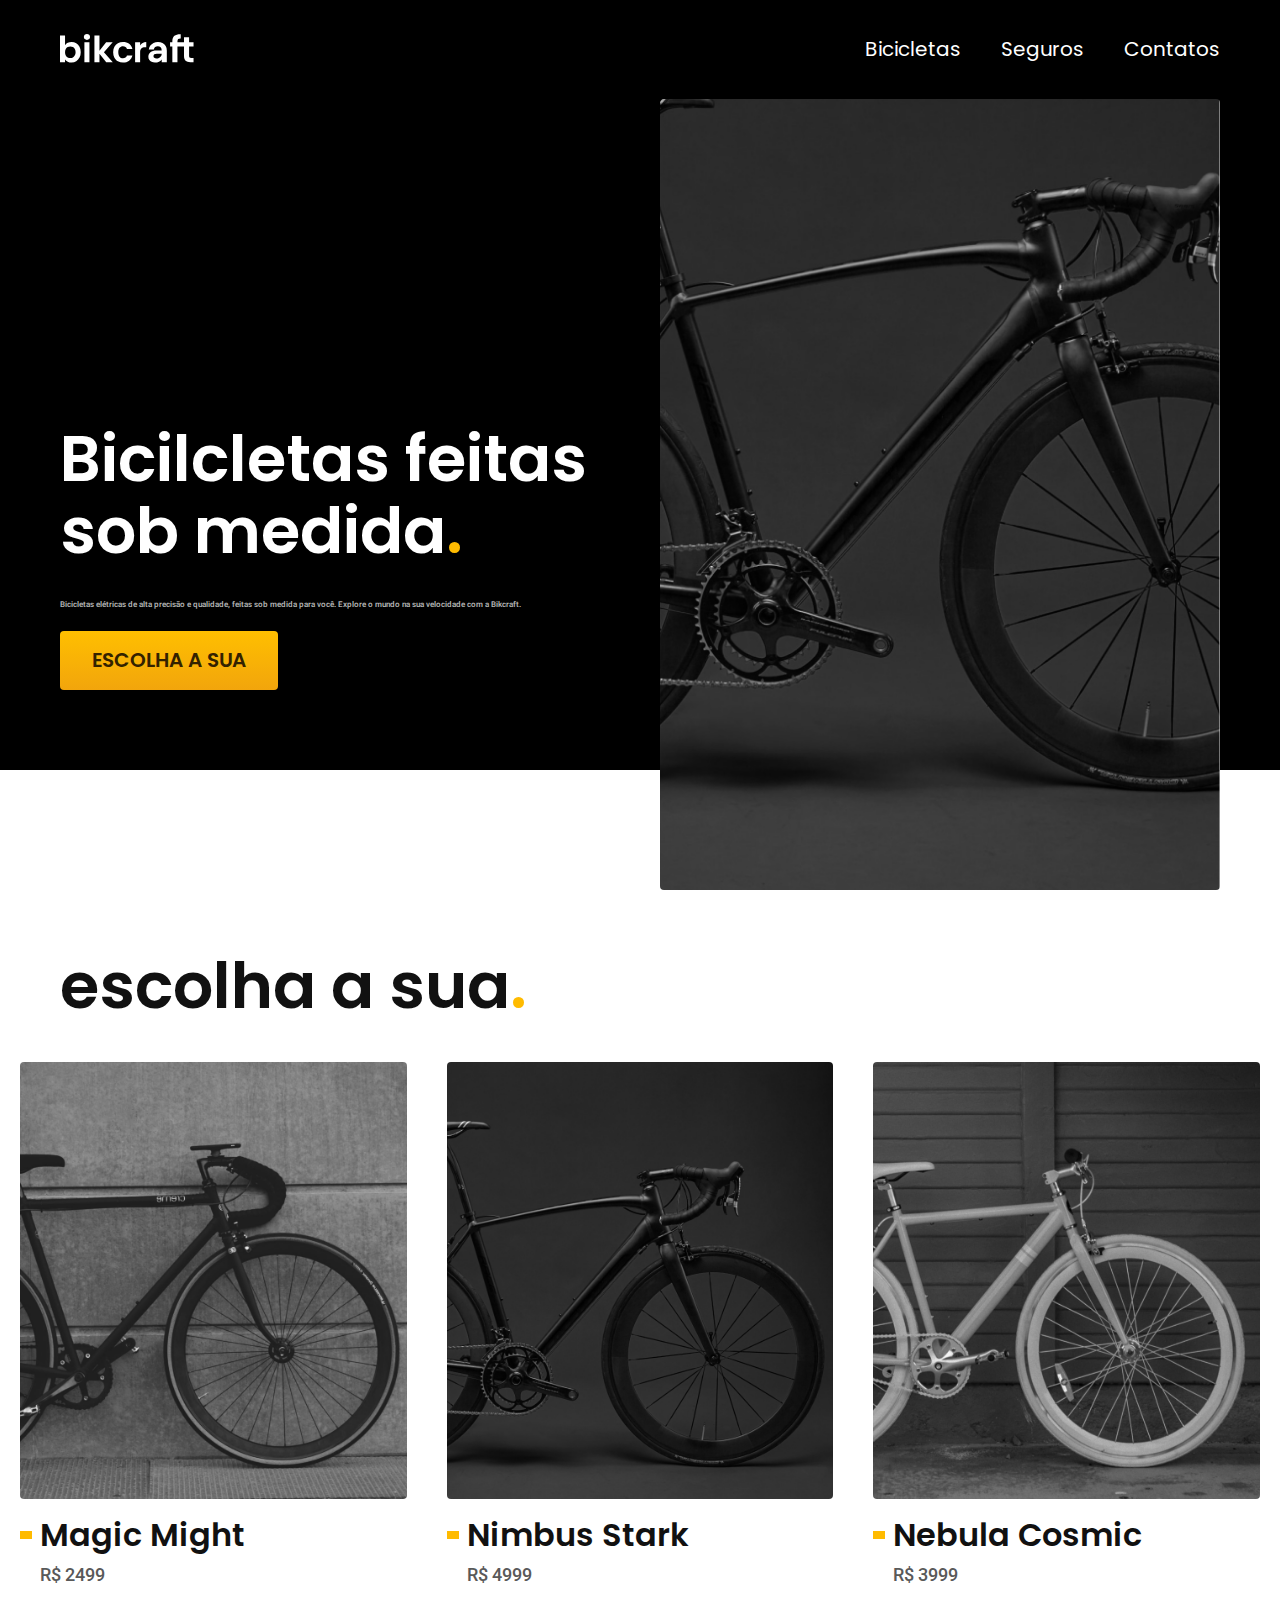
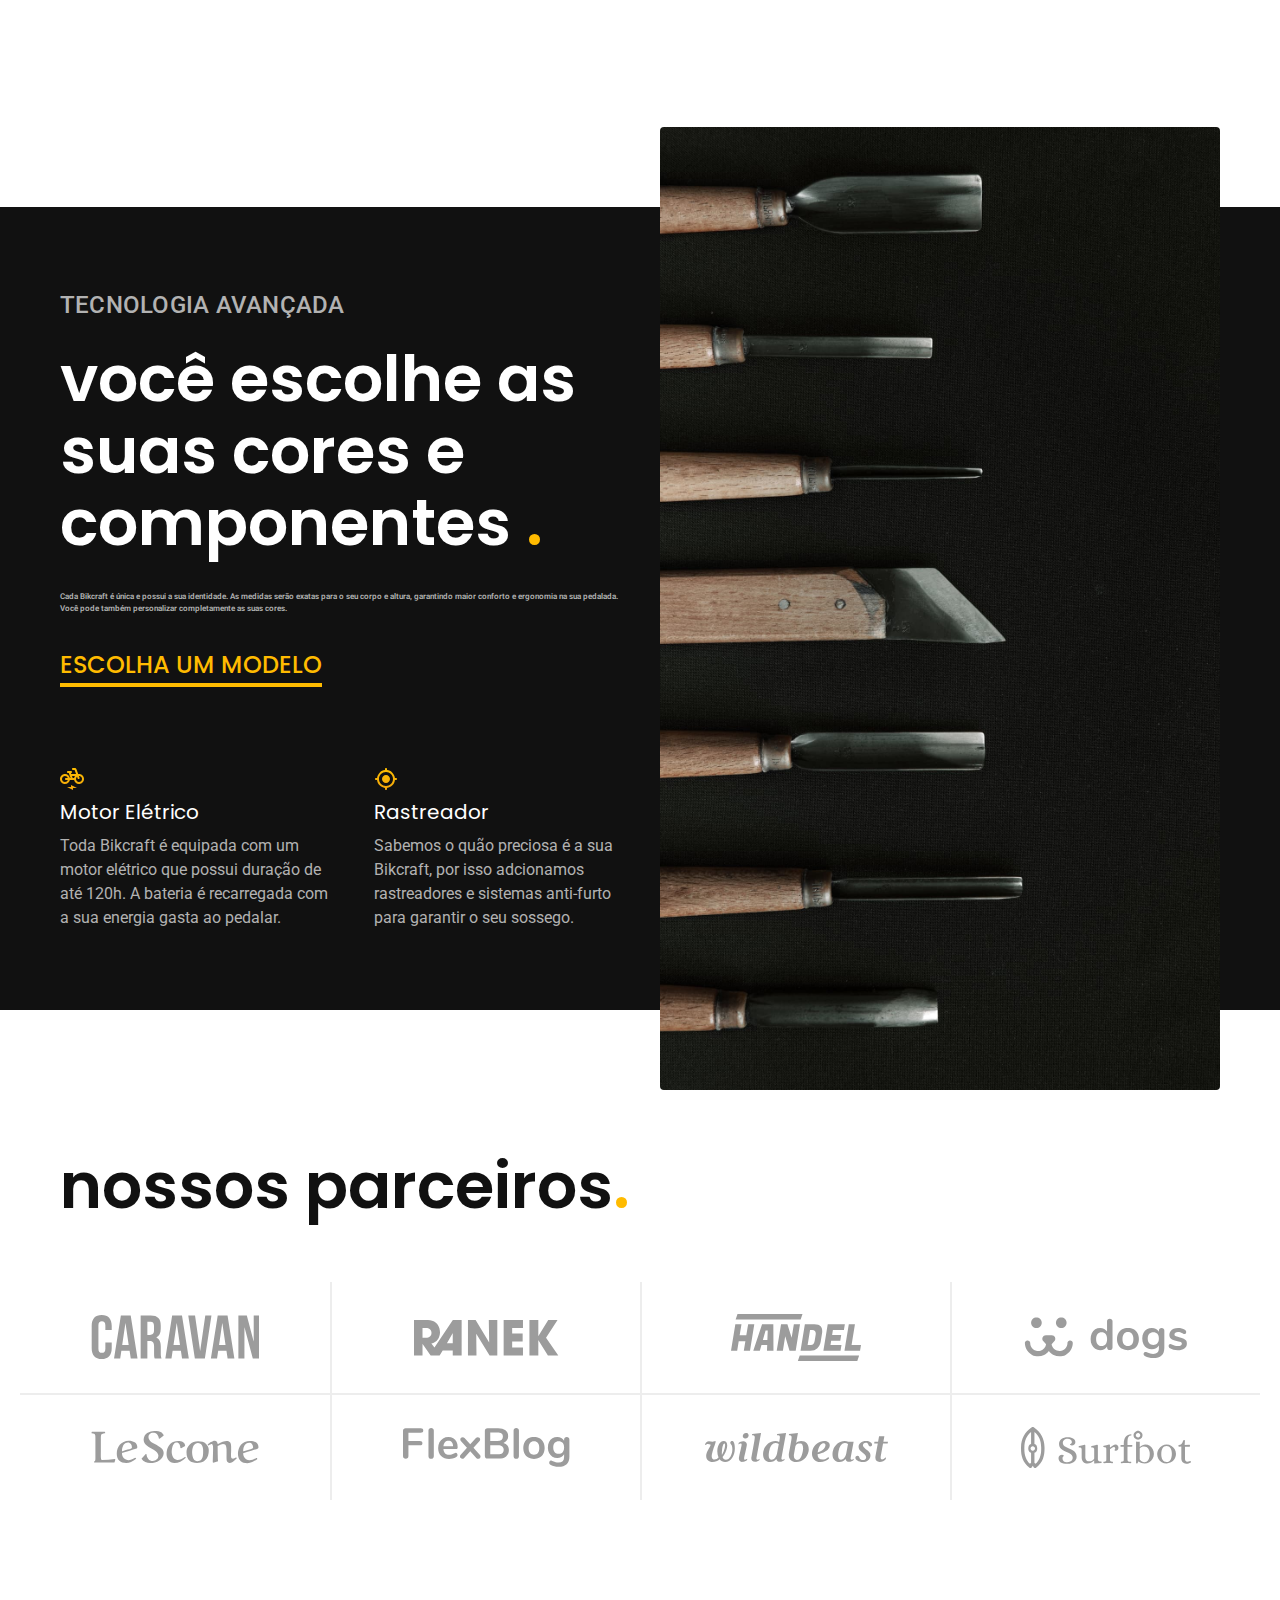
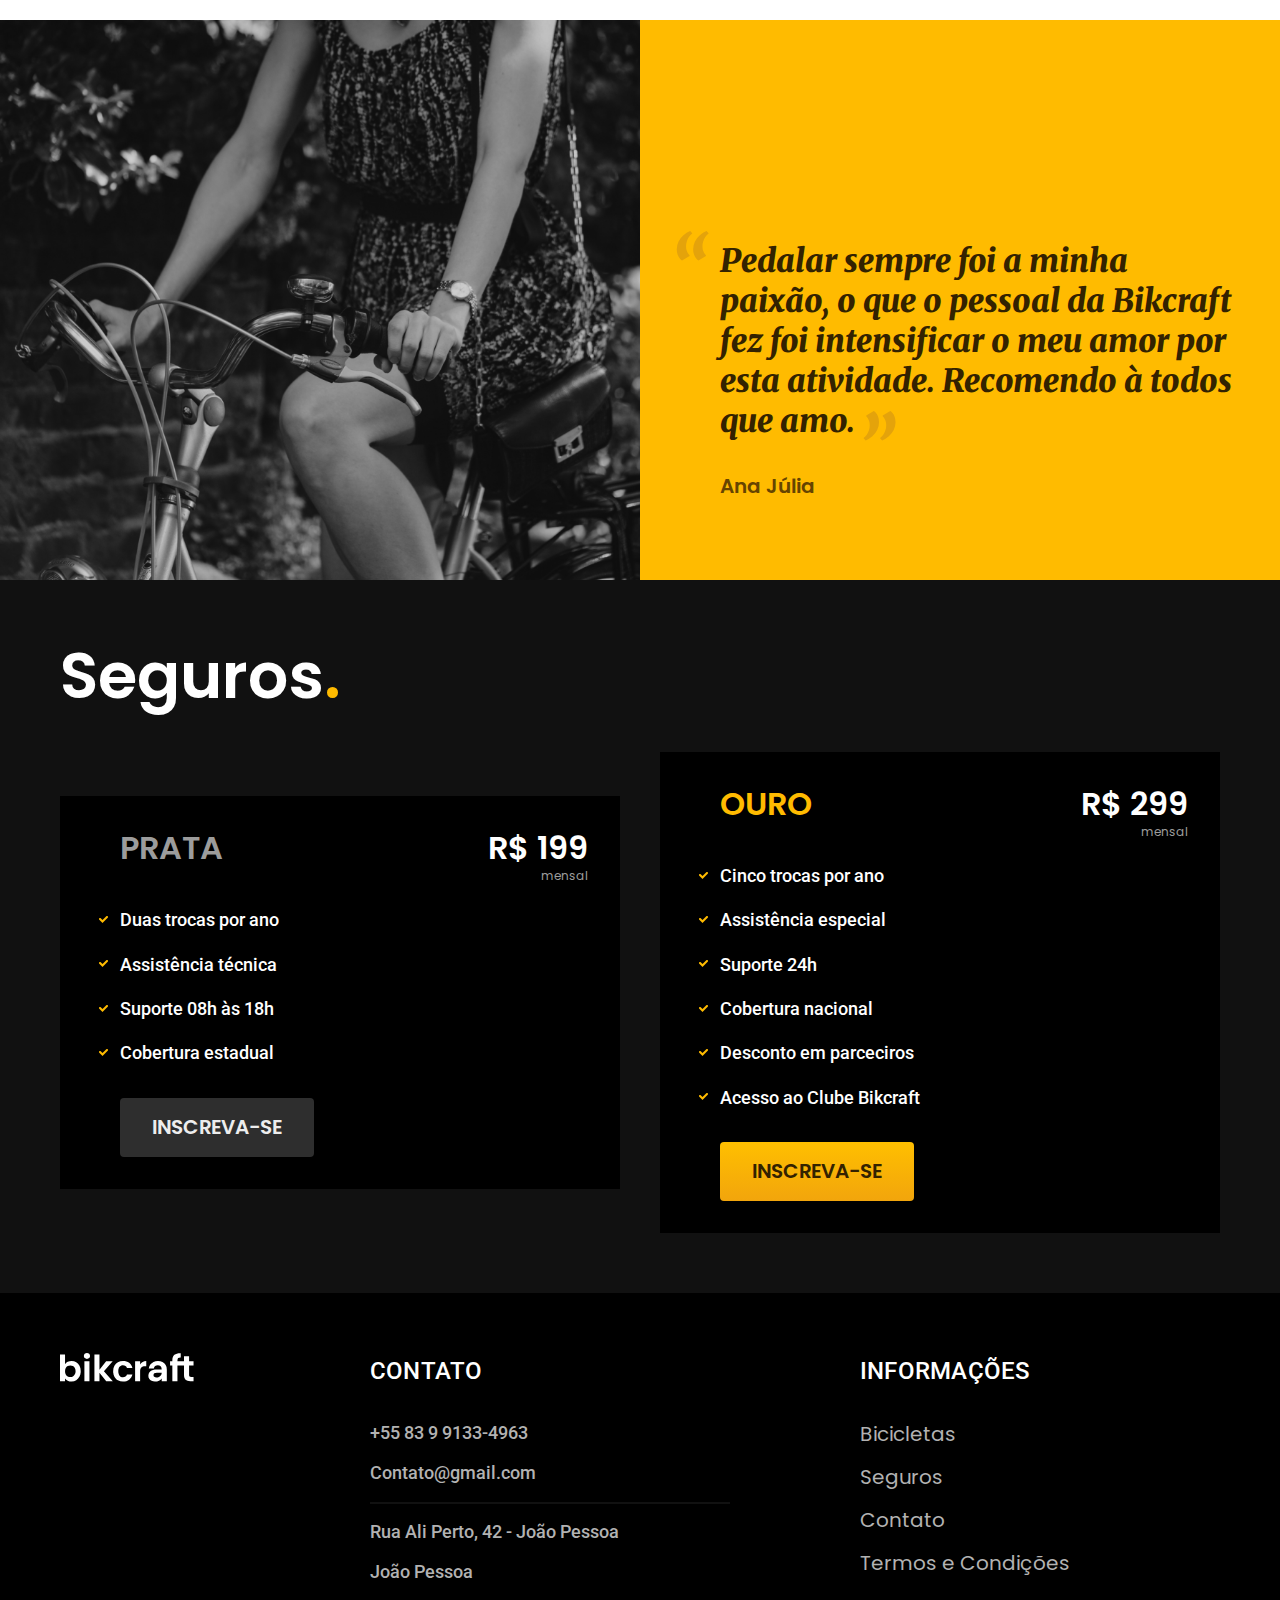
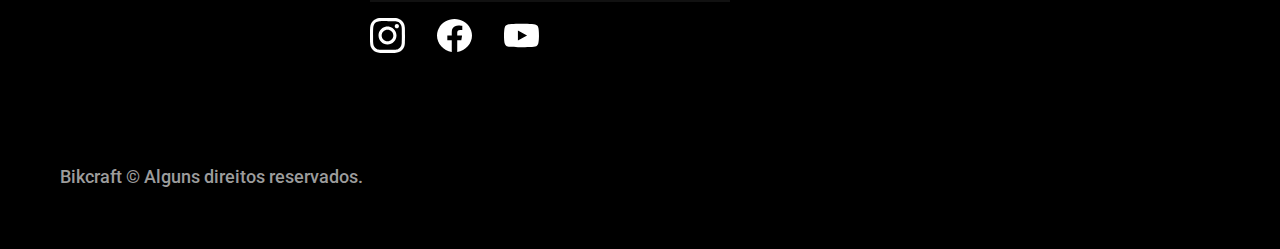
==== index.html @ 9d08a37e "aba seguros e footer" ====
<!DOCTYPE html>
<html lang="pt-br">

<head>
  <meta charset="UTF-8">
  <meta name="viewport" content="width=device-width, initial-scale=1.0">
  <meta name="description" content="Bicicletas elétricas de alta precisão e qualidade,  feitas sob medida para o cliente. Explore o mundo na sua velocidade com a Bikcraft.">
  <link rel="preconnect" href="https://fonts.googleapis.com">
  <link rel="preconnect" href="https://fonts.gstatic.com" crossorigin>
  <link href="https://fonts.googleapis.com/css2?family=Merriweather:ital,wght@1,900&family=Poppins:wght@400;600&family=Roboto:wght@400;500&display=swap" rel="stylesheet">
  <link rel="stylesheet" href="./css/style.css">
  <title>Bikcraft - Bicicletas Elétricas </title>
</head>

<body>
  <header class="header-bg">
    <div class="header container">
      <a href="./">
        <img src="./logo/bikcraft.svg" alt="Bikcraft">
      </a>
      <nav aria-label="primaria">
        <ul class="header-menu cor-0 font-1-m">
          <li><a href="./bicicletas.html">Bicicletas</a></li>
          <li><a href="./seguros.html">Seguros</a></li>
          <li><a href="./contatos.html">Contatos</a></li>
        </ul>
      </nav>
    </div>
  </header>

  <main class="introducao-bg">
    <div class="introducao container">
      <div class="introducao-conteudo">
        <h1 class="font-1-xxl cor-0">Bicilcletas feitas sob medida<span class="cor-p1">.</span></h1>
        <p class="font-2-l cor-5">Bicicletas elétricas de alta precisão e qualidade, feitas sob medida para você. Explore o mundo na sua velocidade com a Bikcraft.</p>
        <a class="botao" href="./bicicletas">Escolha a sua</a>
      </div>
      <div>
        <img src="./img/fotos/intro.jpg" alt="bik elétrica preta">
      </div>

    </div>
  </main>

  <article class="bicicletas-lista">
    <h2 class=" container font-1-xxl">escolha a sua<span class="cor-p1">.</span></h2>
    <ul>
      <li>
        <a href="./bicicletas/magic.html">
          <img src="./img/bikes/magic might-home.jpg" alt="bicicleta-preta">
          <h3 class="font-1-xl">Magic Might</h3>
          <span class="font-2-m cor-8">R$ 2499</span>
        </a>
      </li>
      <li>
        <a href="./bicicletas/nimbus.html">
          <img src="./img/bikes/nimbus-home.jpg" alt="bicicleta-preta">
          <h3 class="font-1-xl">Nimbus Stark</h3>
          <span class="font-2-m cor-8">R$ 4999</span>
        </a>
      </li>
      <li>
        <a href="./bicicletas/nebula.html">
          <img src="./img/bikes/nebula-home.jpg" alt="bicicleta-preta">
          <h3 class="font-1-xl">Nebula Cosmic</h3>
          <span class="font-2-m cor-8">R$ 3999</span>
        </a>
      </li>
    </ul>
  </article>

  <article class="tecnologia-bg">
    <div class="tecnologia container">
      <div class="tecnologia-conteudo">
        <span class="font-2-l-b cor-5">Tecnologia Avançada</span>
        <h2 class="font-1-xxl cor-0">você escolhe as suas cores e componentes
          <span class="cor-p1">.</span>
        </h2>
        <p class="font-2-l cor-5">Cada Bikcraft é única e possui a sua identidade. As medidas serão exatas para o seu corpo e altura, garantindo maior conforto e ergonomia na sua pedalada. Você pode também personalizar completamente as suas cores.</p>
        <a class="link" href="./bicicletas.html">Escolha um modelo</a>

        <div class="tecnologia-vantagens">
          <div>
            <img src="./icones/icones-vantagens/eletrica.svg" alt="">
            <h3 class="font-1-m cor-0">Motor Elétrico</h3>
            <p class="font-2-s cor-5">Toda Bikcraft é equipada com um motor elétrico que possui duração de até 120h. A bateria é recarregada com a sua energia gasta ao pedalar.</p>
          </div>
          <div>
            <img src="./icones/icones-vantagens/rastreador.svg" alt="">
            <h3 class="font-1-m cor-0">Rastreador</h3>
            <p class="font-2-s cor-5">Sabemos o quão preciosa é a sua Bikcraft, por isso adcionamos rastreadores e sistemas anti-furto para garantir o seu sossego.</p>
          </div>
        </div>

      </div>
      <div class="tecnologia-imagem">
        <img src="./img/fotos/tecnologia.jpg" alt="">
      </div>
  </article>

  <section class="parceiros" aria-label="Nosso Parceciros">
    <h2 class=" container font-1-xxl">nossos parceiros<span class="cor-p1">.</span></h2>

    <ul>
      <li><img src="parceiros/caravan.svg" alt="caravan"></li>
      <li><img src="parceiros/ranek.svg" alt="ranek"></li>
      <li><img src="parceiros/handel.svg" alt="handel"></li>
      <li><img src="parceiros/dogs.svg" alt="dogs"></li>
      <li><img src="parceiros/lescone.svg" alt="lescone"></li>
      <li><img src="parceiros/flexblog.svg" alt="flexblog"></li>
      <li><img src="parceiros/wildbeast.svg" alt="caravan"></li>
      <li><img src="parceiros/surfbot.svg" alt="surfbot"></li>
    </ul>
  </section>

  <section class="depoimento" aria-label="depoimento">
    <div>
      <img src="./img/fotos/depoimento.jpg" alt="pessoa pedalando uma bikcraft">
    </div>
    <div class="depoimento-conteudo">
      <blockquote class="font-1-xl cor-p5">
        <p>Pedalar sempre foi a minha paixão, o que o pessoal da Bikcraft fez foi intensificar o meu amor por esta atividade. Recomendo à todos que amo.</p>

      </blockquote>
      <span class="font-1-m-b cor-p4">Ana Júlia</span>
    </div>
  </section>

  <article class="seguros-bg">
    <div class="seguros container">
      <h2 class="font-1-xxl cor-0">
        Seguros<span class="cor-p1">.</span>
      </h2>
      <div class="seguros-item">
        <h3 class="font-1-xl cor-6">PRATA</h3>
        <span class="font-1-xl cor-0">R$ 199 <span class="font-1-xs cor-6">mensal</span></span>
        <ul class="font-2-m cor-0">
          <li>Duas trocas por ano</li>
          <li>Assistência técnica</li>
          <li>Suporte 08h às 18h</li>
          <li>Cobertura estadual</li>
        </ul>
        <a class="botao secundario" href="./orcamento.html">Inscreva-se</a>
      </div>
      <div class="seguros-item">
        <h3 class="font-1-xl cor-p1">OURO</h3>
        <span class="font-1-xl cor-0">R$ 299 <span class="font-1-xs cor-6">mensal</span></span>
        <ul class="font-2-m cor-0">
          <li>Cinco trocas por ano</li>
          <li>Assistência especial</li>
          <li>Suporte 24h</li>
          <li>Cobertura nacional</li>
          <li>Desconto em parceciros</li>
          <li>Acesso ao Clube Bikcraft</li>
        </ul>
        <a class="botao" href="./orcamento.html">Inscreva-se</a>
      </div>
    </div>
  </article>

  <footer class="footer-bg">
    <div class="footer container ">
      <img src="logo/bikcraft.svg" alt="Bikcraft">
      <div class="footer-contato">
        <h3 class="font-2-l-b cor-0">Contato</h3>
        <ul class="cor-5 font-2-m">
          <li><a href="tel:+5583991334963">+55 83 9 9133-4963</a></li>
          <li><a href="mailto:carlosjuniordesign@gmail.com">Contato@gmail.com</a></li>
          <li>Rua Ali Perto, 42 - João Pessoa</li>
          <li>João Pessoa</li>
          <ul>
            <div class="footer-redes">
              <a href="./">
                <img src="icones/redescoiais/instagram.svg" alt="Instagram">
              </a>
              <a href="./">
                <img src="icones/redescoiais/facebook.svg" alt="Facebook">
              </a>
              <a href="./">
                <img src="icones/redescoiais/youtube.svg" alt="Youtube">
              </a>

            </div>
          </ul>
        </ul>
      </div>
      <div class="footer-informacoes">
        <h3 class="font-2-l-b cor-0">Informações</h3>
        <nav>
          <ul class="font-1-m cor-5">
            <li><a href="./bicicletas.html">Bicicletas</a></li>
            <li><a href="./seguros.html">Seguros</a></li>
            <li><a href="./contato.html">Contato</a></li>
            <li><a href="./termos.html">Termos e Condições</a></li>
          </ul>
        </nav>
      </div>
      <p class="footer-copy font-2-m cor-6">Bikcraft © Alguns direitos reservados. </p>
    </div>

  </footer>


</body>

</html>
---- css/style.css ----
@import "./global/header.css";
@import "./global/global.css";

/* HOME */
@import "./home/introducao.css";

/* TipoGrafias */
@import "utilidade/tipografia.css";

/* CORES */
@import "utilidade/cores.css";

/* UTILIDADES */
@import "utilidade/componentes.css";

/* BICICLETAS */
@import "bicicletas/bicicletas-listas.css";

/* TECNOLOGIA */
@import "./home/tecnologia.css";

/* PARCEIROS */
@import "./home/parceiros.css";

/* DEPOIMENTO */
@import "./home/depoimento.css";

/* SEGUROS */
@import "./home/seguros.css";

/* FOOTER */
@import "./global/footer.css";
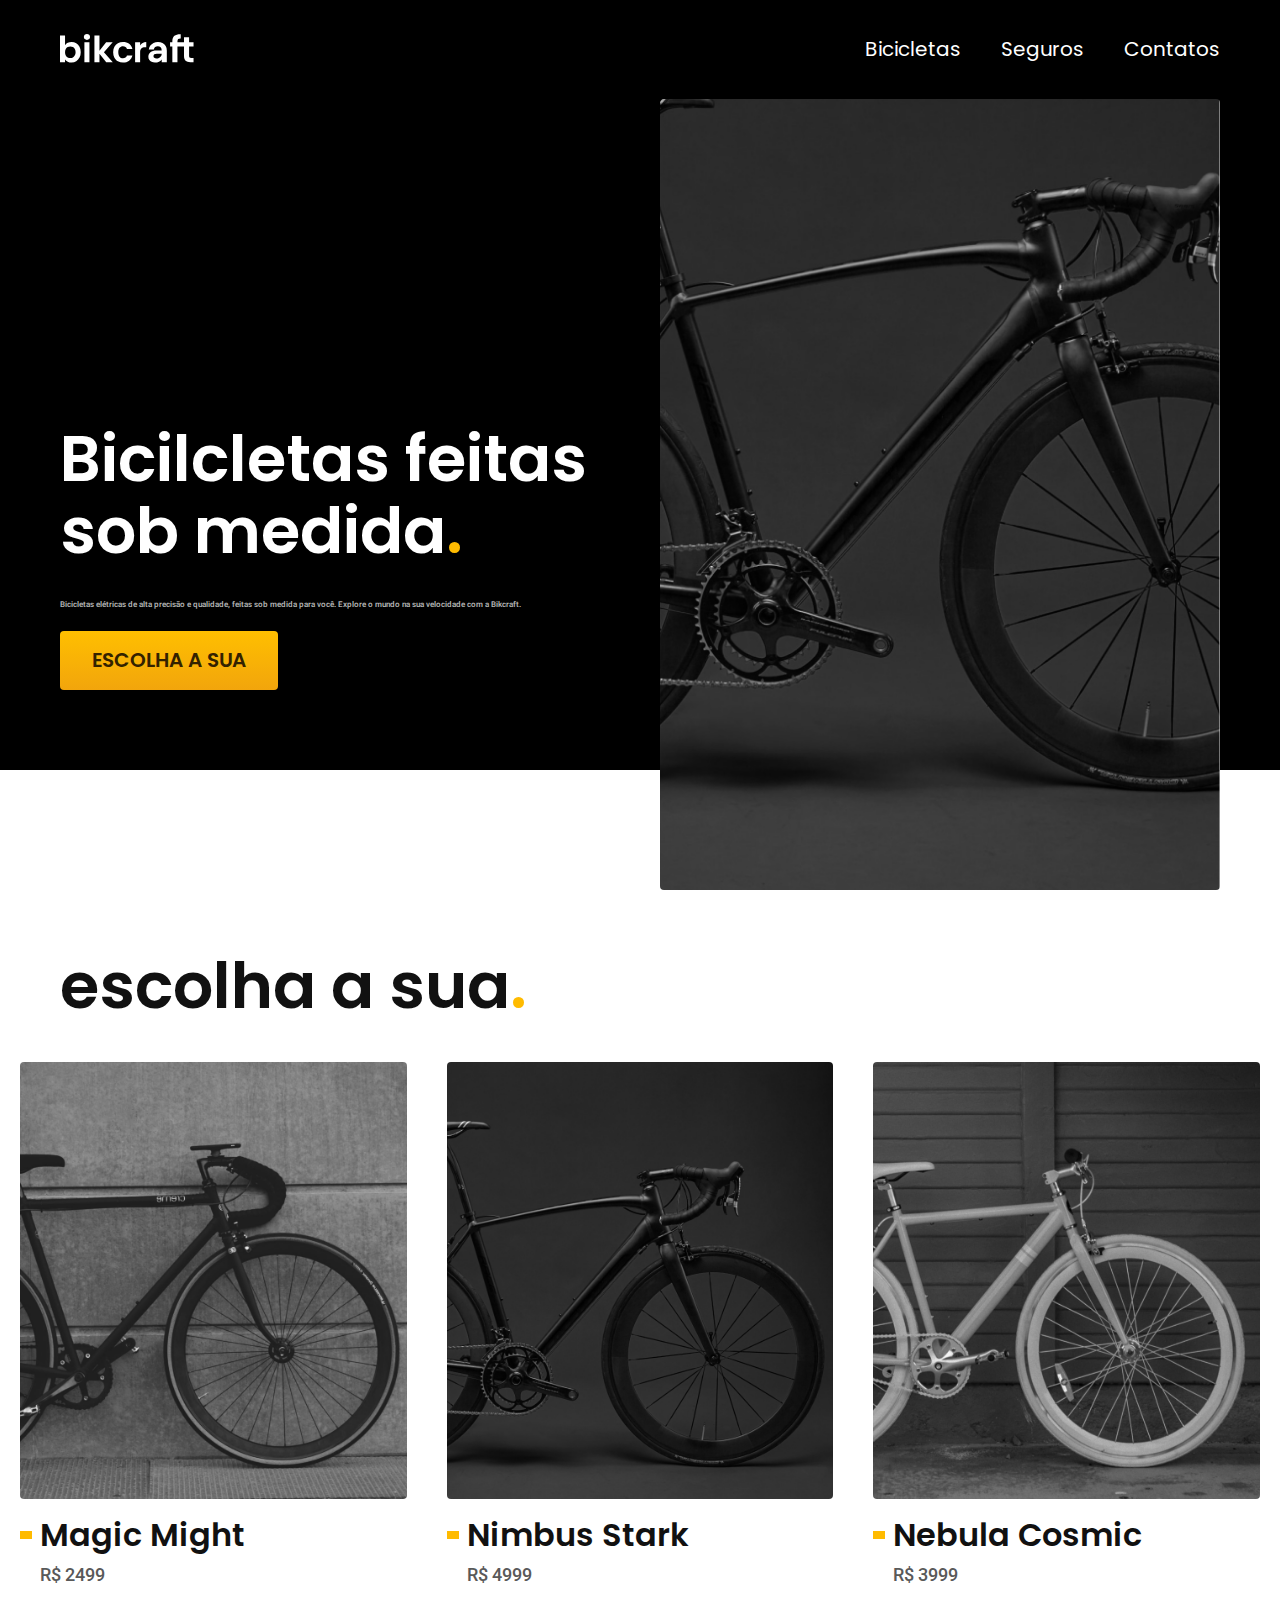
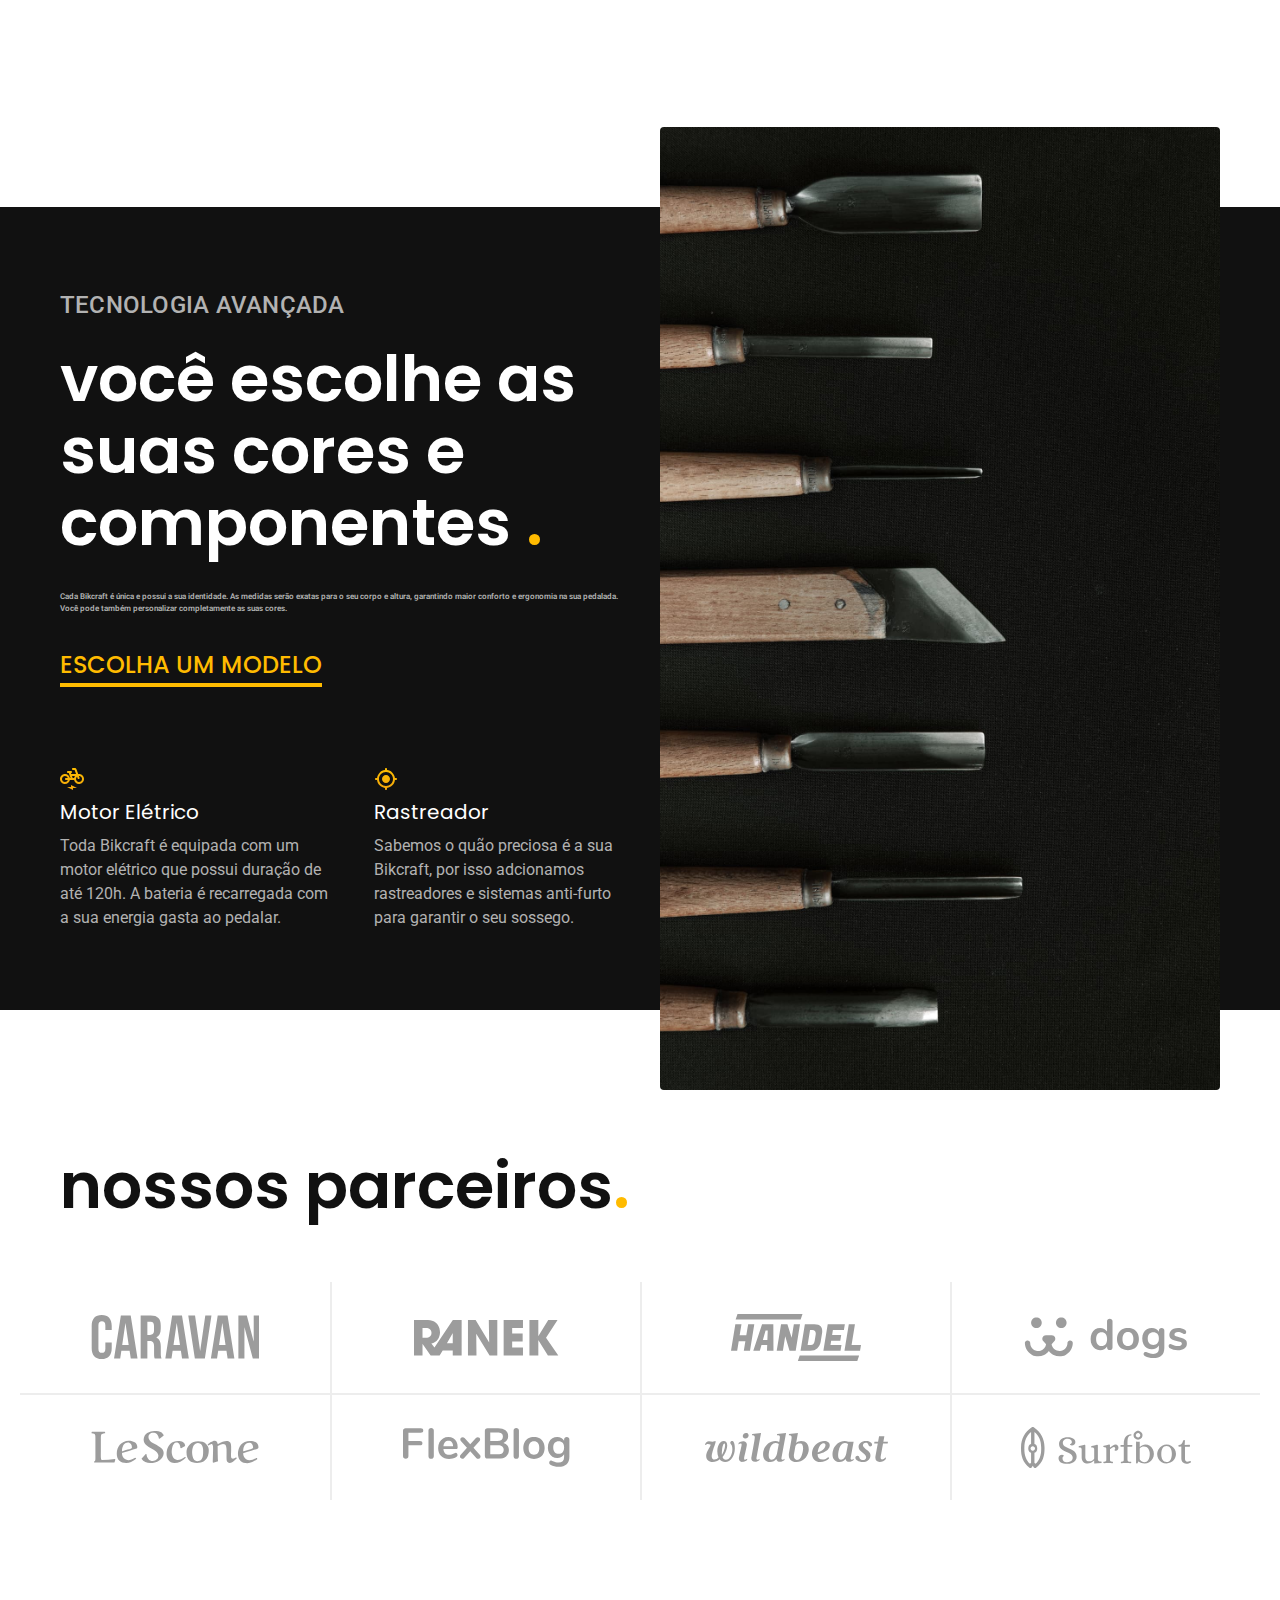
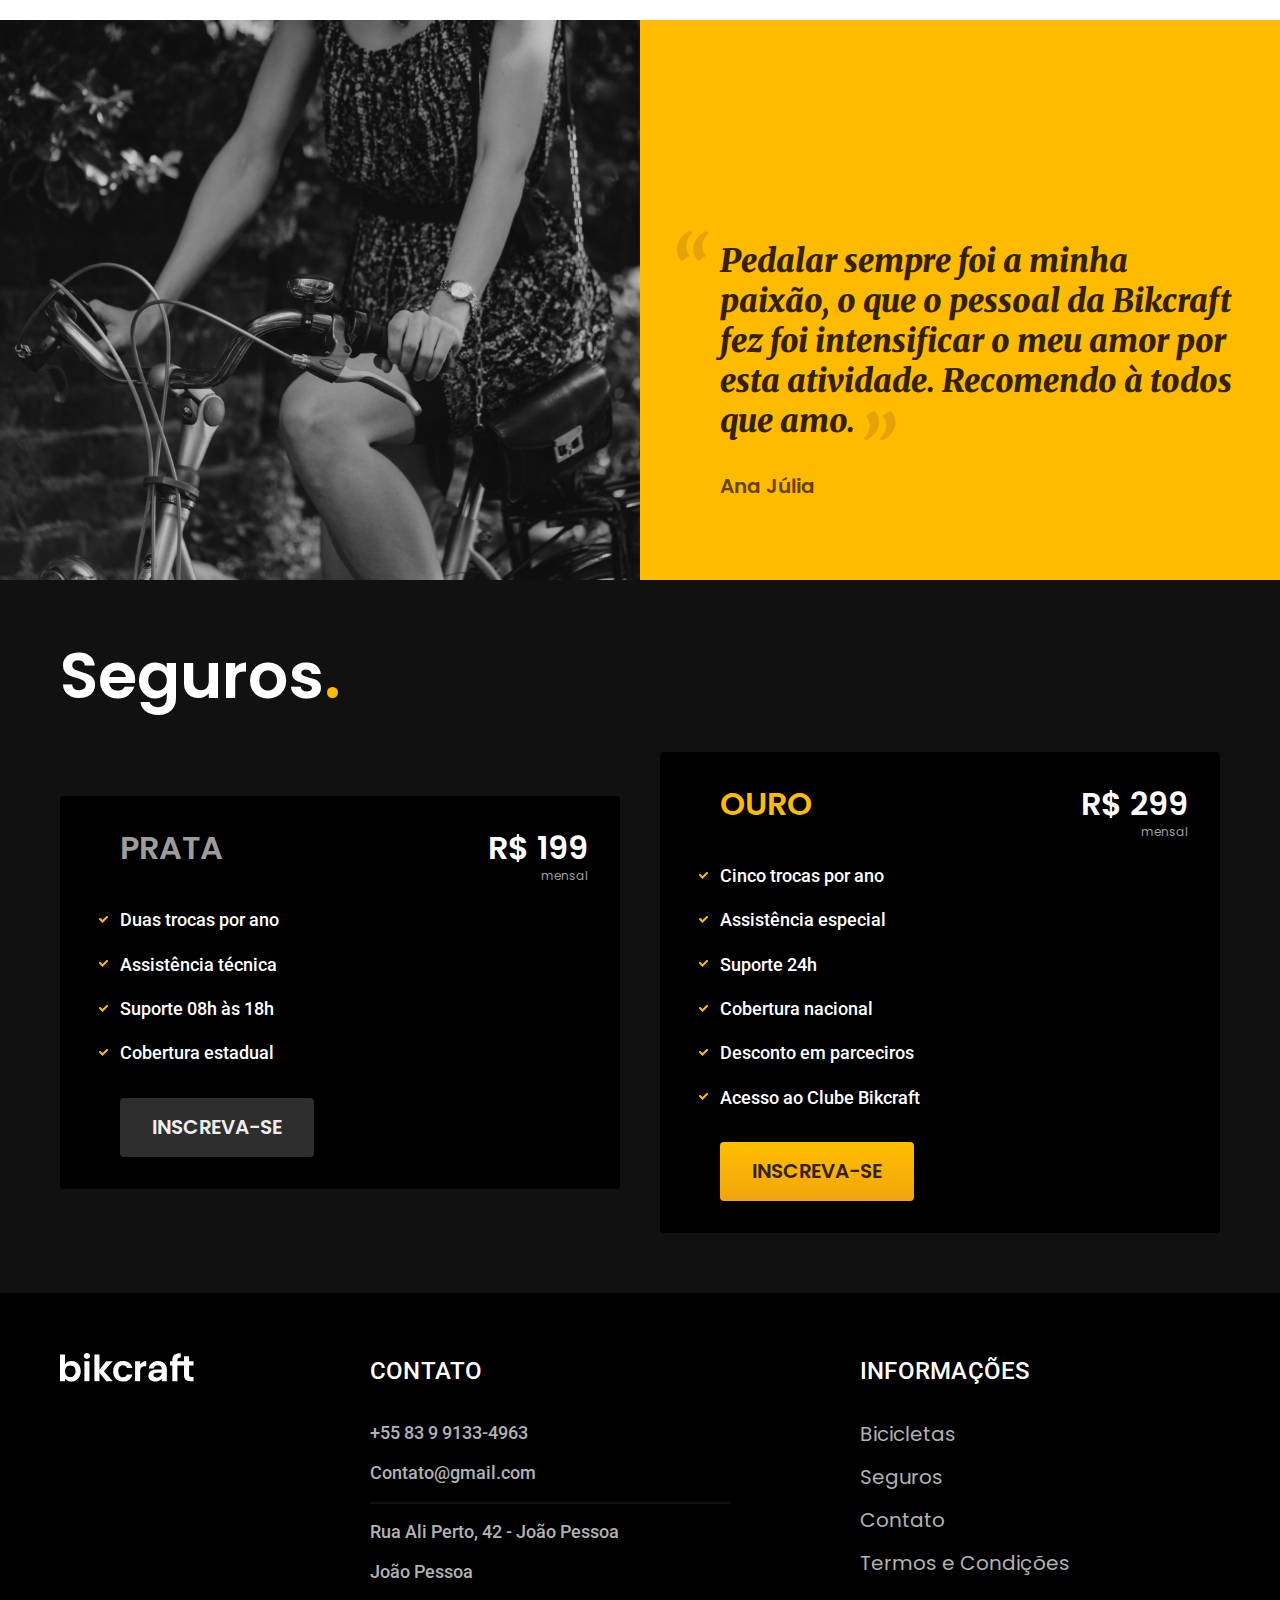
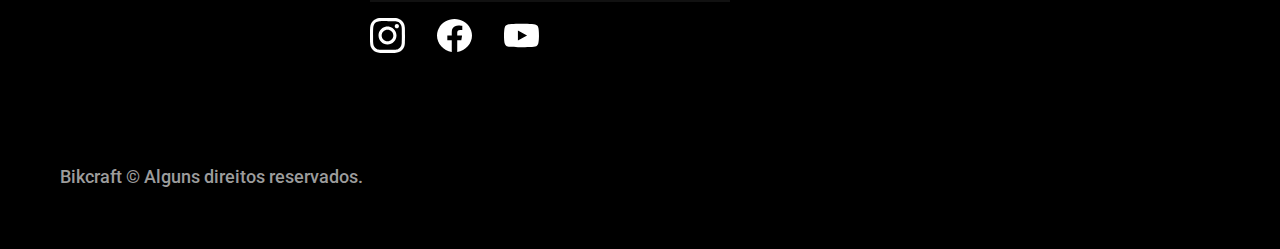
==== commit 50086949: "Adcionado mais estilos e nova aba bicicletas" ====
--- a/index.html
+++ b/index.html
@@ -33,7 +33,7 @@
       <div class="introducao-conteudo">
         <h1 class="font-1-xxl cor-0">Bicilcletas feitas sob medida<span class="cor-p1">.</span></h1>
         <p class="font-2-l cor-5">Bicicletas elétricas de alta precisão e qualidade, feitas sob medida para você. Explore o mundo na sua velocidade com a Bikcraft.</p>
-        <a class="botao" href="./bicicletas">Escolha a sua</a>
+        <a class="botao" href="./bicicletas.html">Escolha a sua</a>
       </div>
       <div>
         <img src="./img/fotos/intro.jpg" alt="bik elétrica preta">
--- a/css/style.css
+++ b/css/style.css
@@ -30,3 +30,16 @@
 
 /* FOOTER */
 @import "./global/footer.css";
+
+/* Termos e uso */
+@import "./termos/termos.css";
+
+/*  Bicicletas */
+@import "./bicicletas/bicicletas.css";
+
+/* Bicicleta */
+@import "./bicicleta/bicicleta.css";
+
+/* Vantagens */
+@import "./home/vantagens.css";
+@import "./home/perguntas.css";
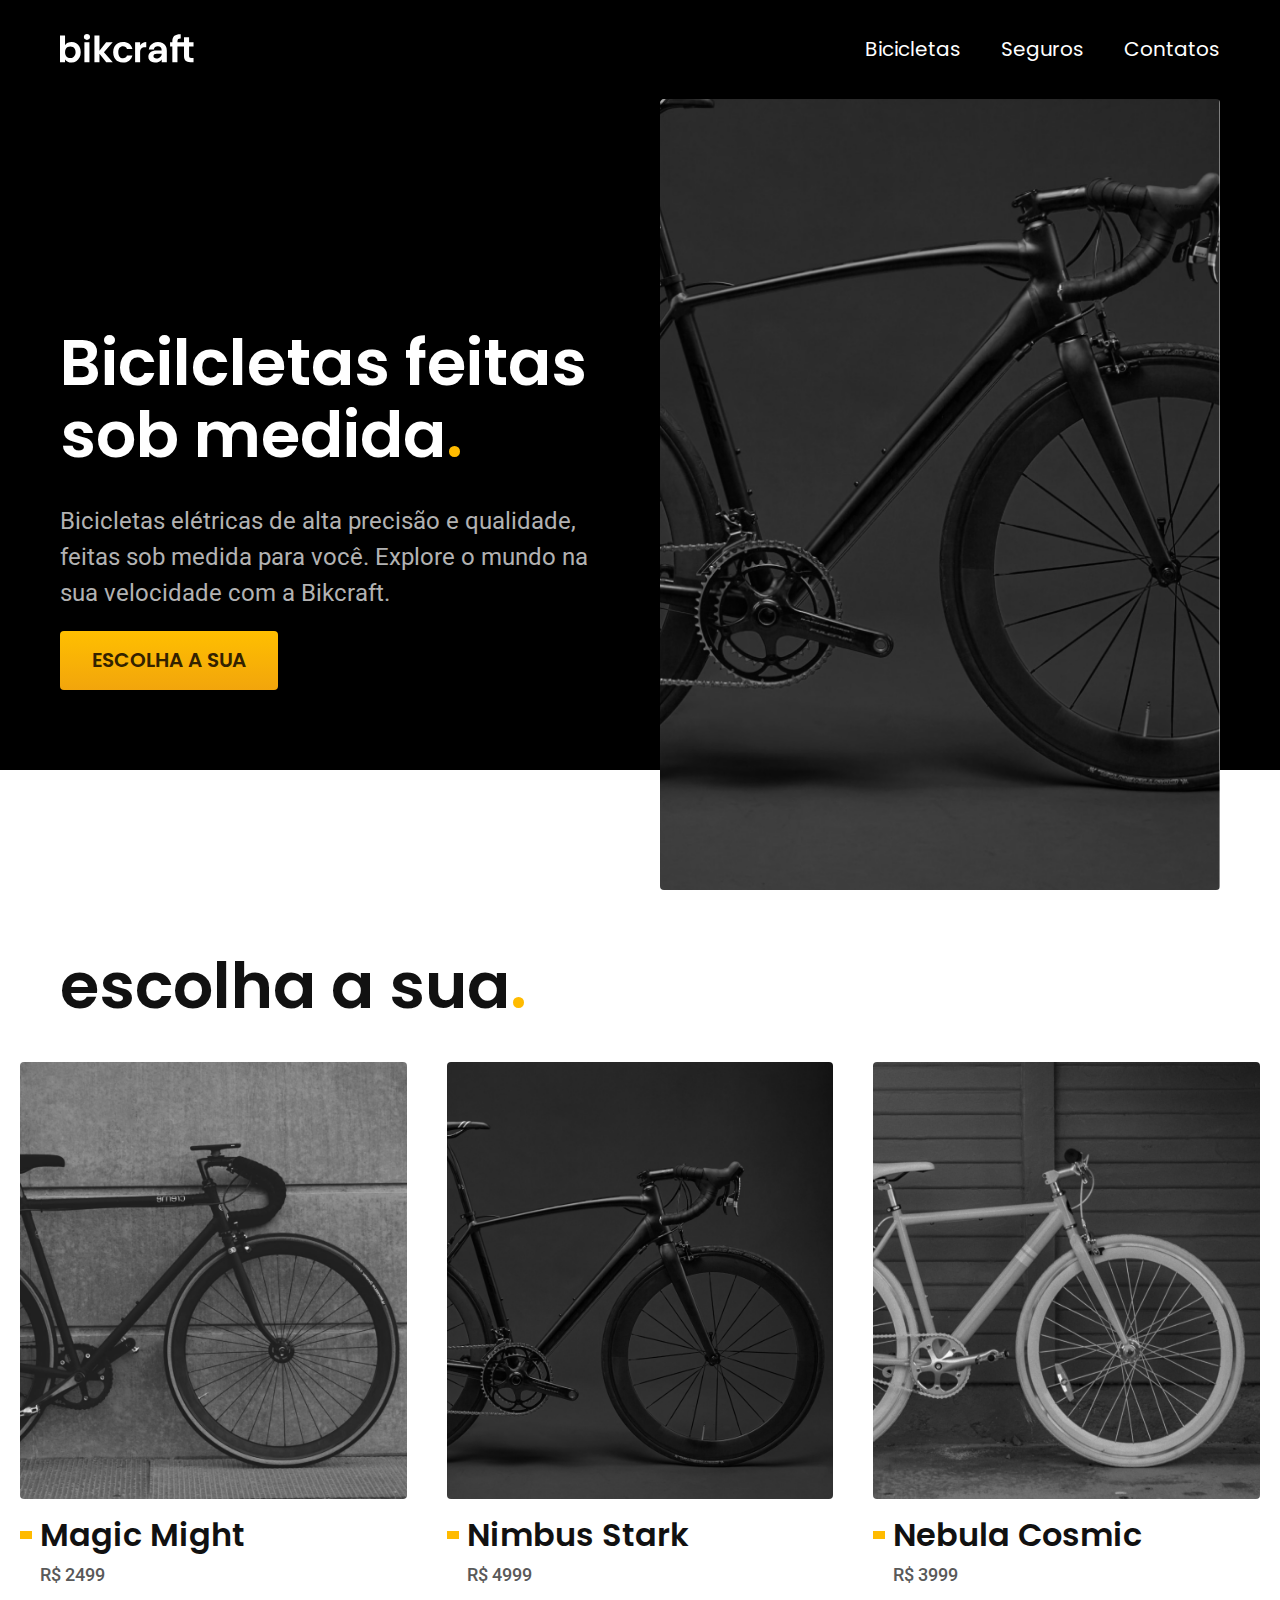
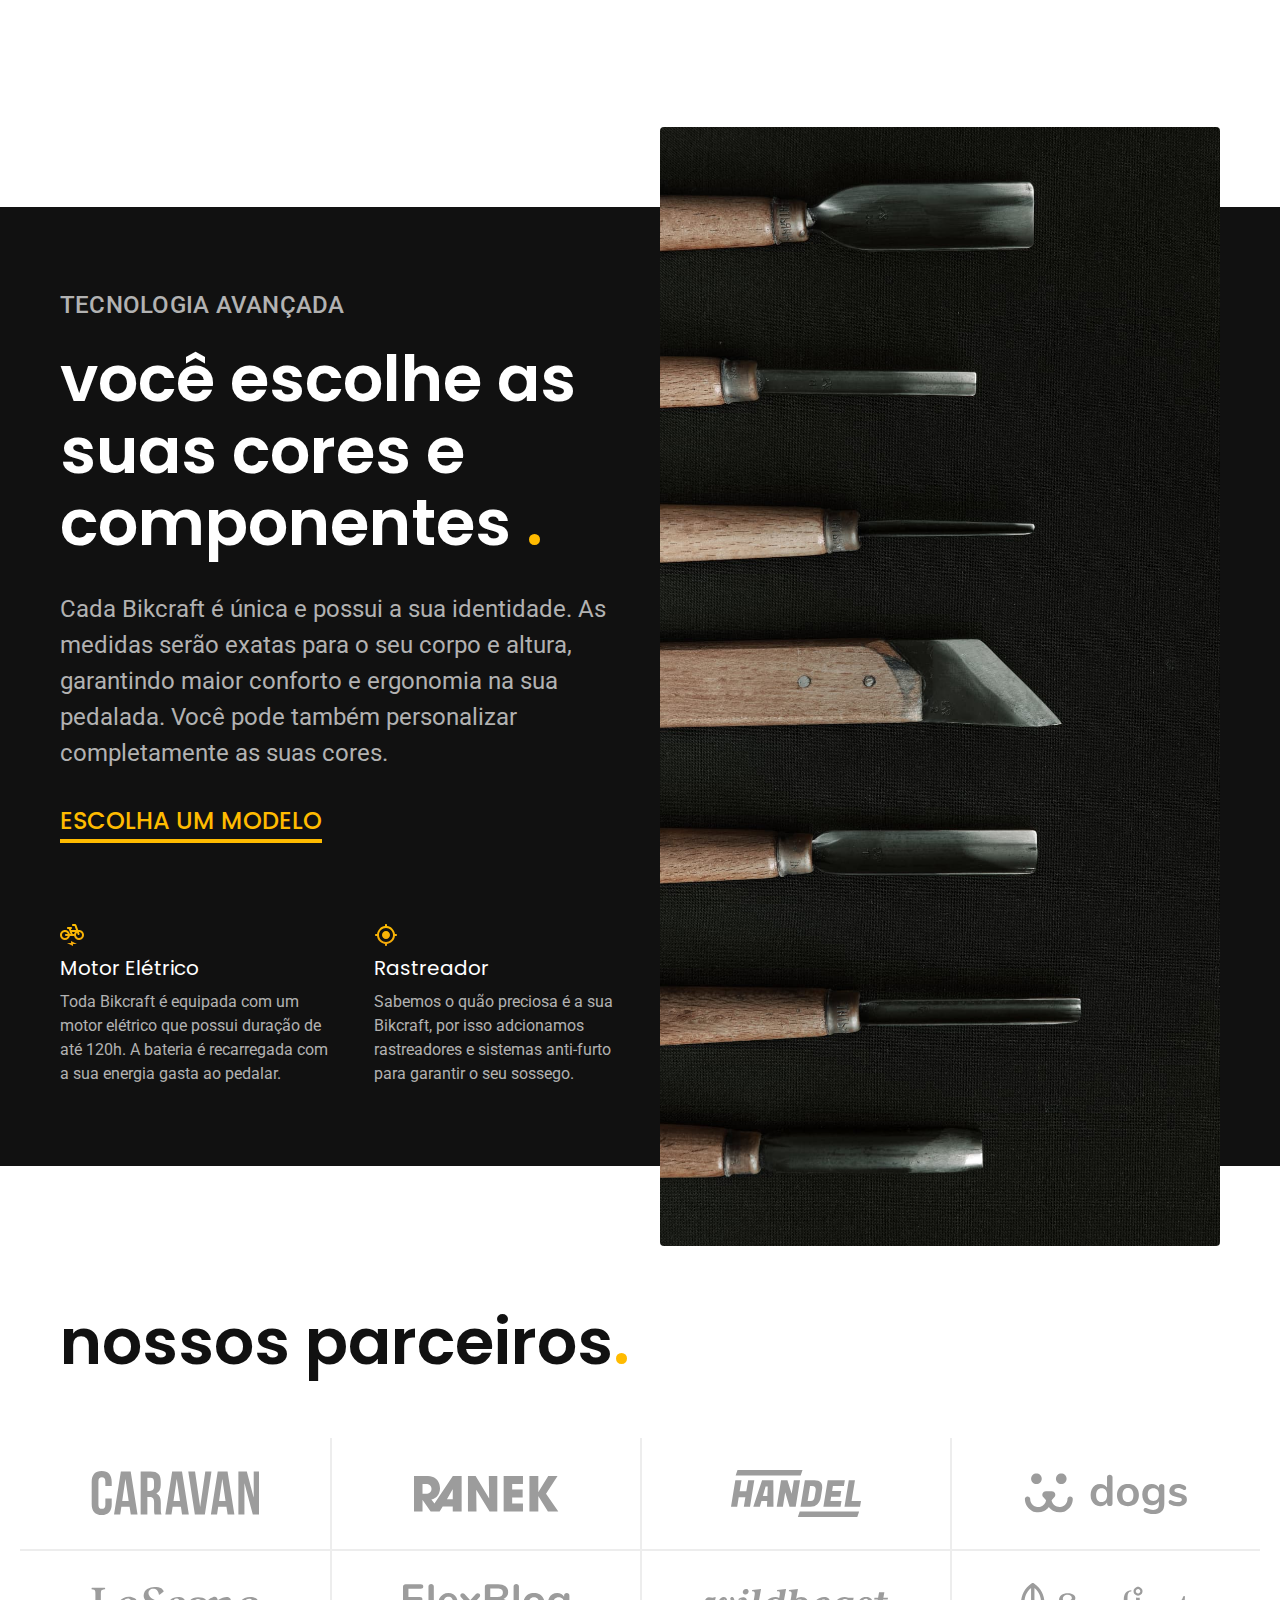
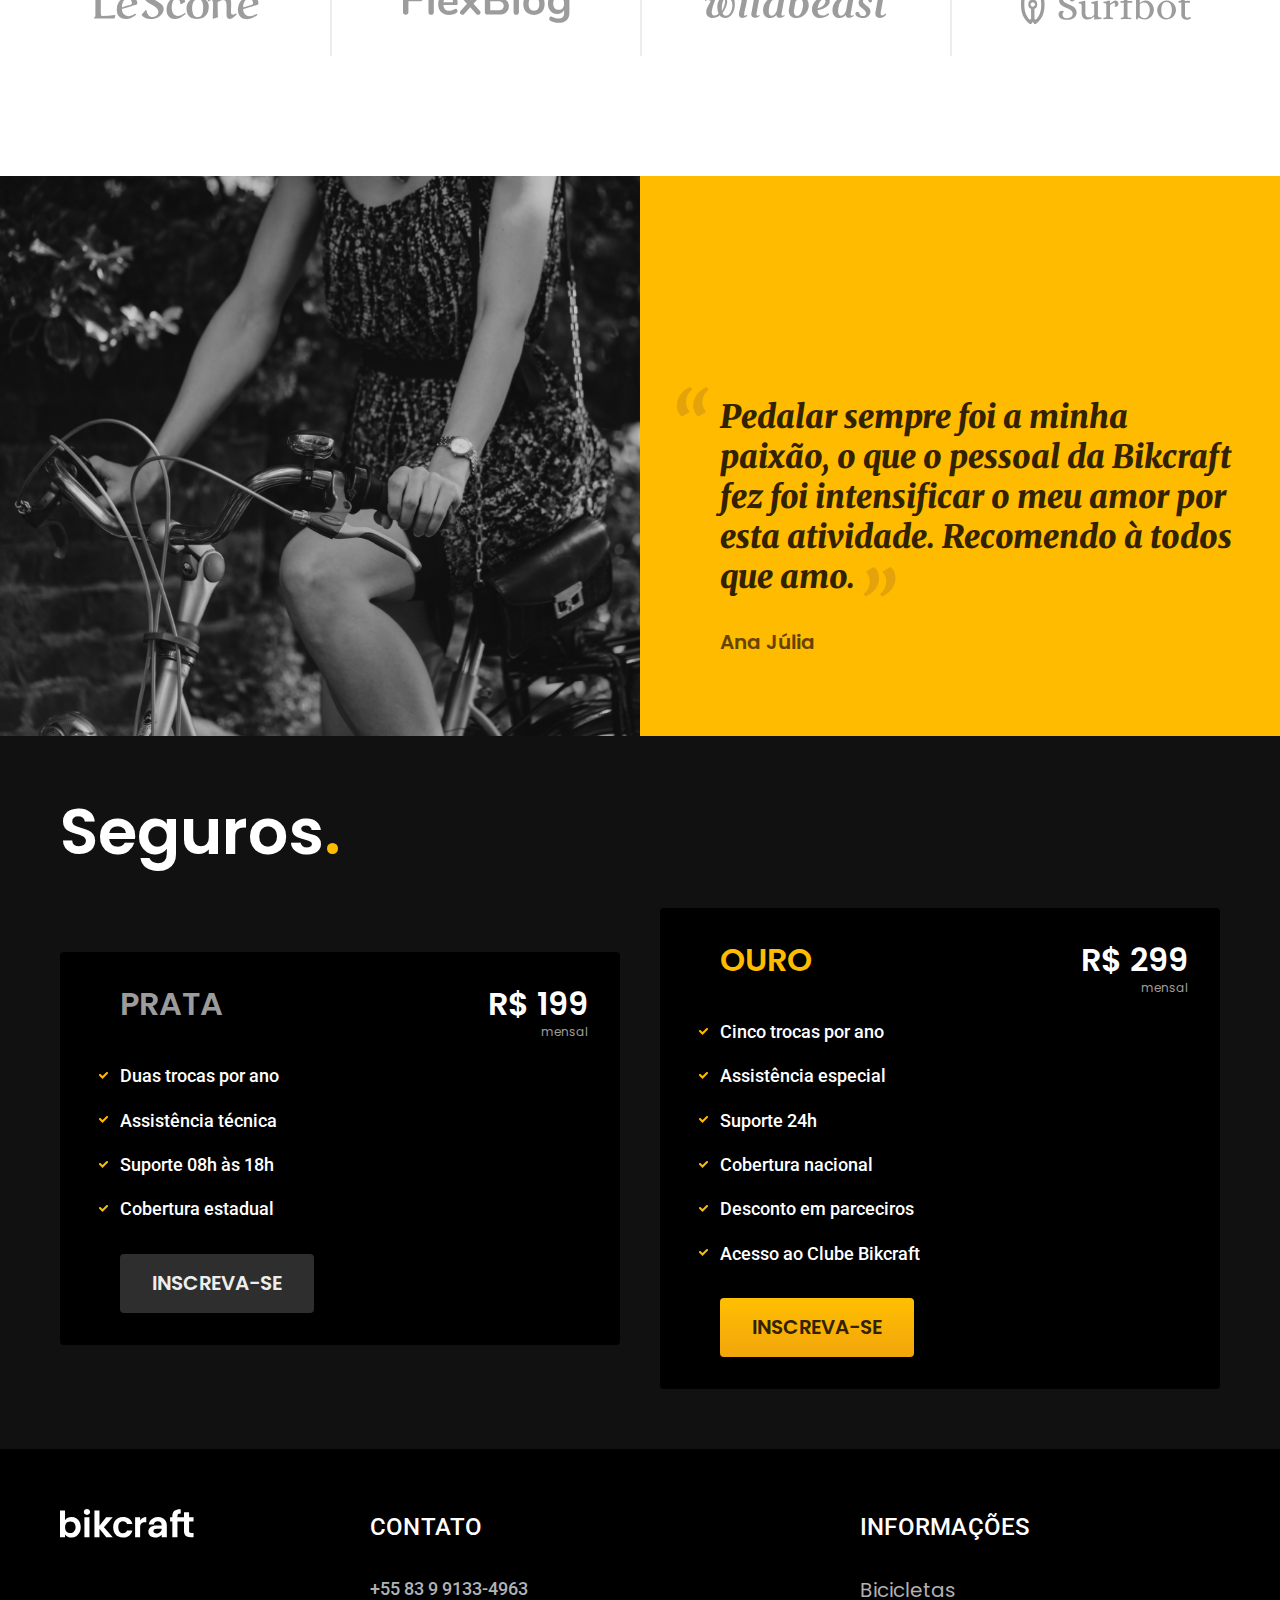
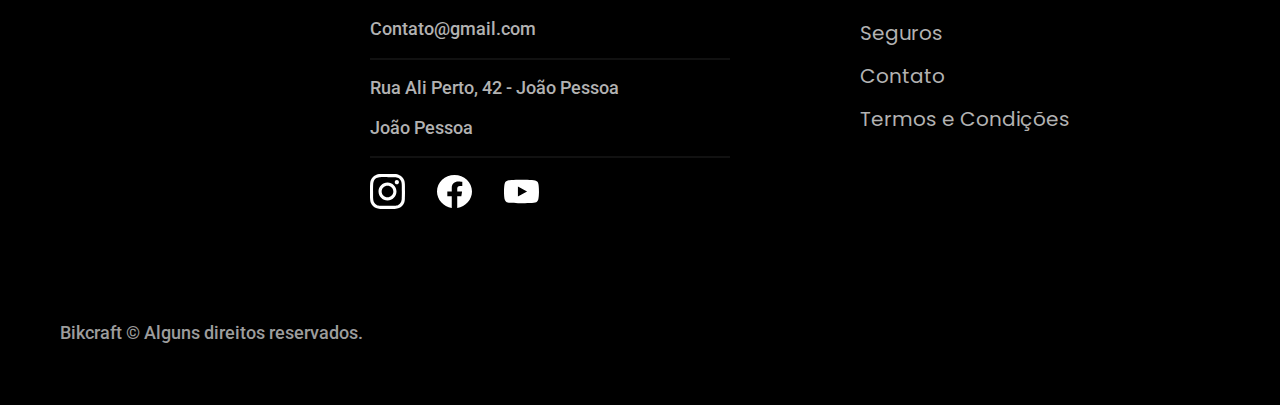
==== commit f3abe0c5: "ultima sessao adcionada antes do javascript" ====
--- a/index.html
+++ b/index.html
@@ -140,7 +140,7 @@
           <li>Suporte 08h às 18h</li>
           <li>Cobertura estadual</li>
         </ul>
-        <a class="botao secundario" href="./orcamento.html">Inscreva-se</a>
+        <a class="botao secundario" href="./orçamento.html">Inscreva-se</a>
       </div>
       <div class="seguros-item">
         <h3 class="font-1-xl cor-p1">OURO</h3>
@@ -153,7 +153,7 @@
           <li>Desconto em parceciros</li>
           <li>Acesso ao Clube Bikcraft</li>
         </ul>
-        <a class="botao" href="./orcamento.html">Inscreva-se</a>
+        <a class="botao" href="./orçamento.html">Inscreva-se</a>
       </div>
     </div>
   </article>
@@ -190,7 +190,7 @@
           <ul class="font-1-m cor-5">
             <li><a href="./bicicletas.html">Bicicletas</a></li>
             <li><a href="./seguros.html">Seguros</a></li>
-            <li><a href="./contato.html">Contato</a></li>
+            <li><a href="./contatos.html">Contato</a></li>
             <li><a href="./termos.html">Termos e Condições</a></li>
           </ul>
         </nav>
--- a/css/style.css
+++ b/css/style.css
@@ -43,3 +43,18 @@
 /* Vantagens */
 @import "./home/vantagens.css";
 @import "./home/perguntas.css";
+
+/* Seguro */
+@import "./bicicleta/seguro.css";
+
+/* Lojas */
+@import "./contato/lojas.css";
+
+/* Formulário */
+@import "./utilidade/formulario.css";
+
+/* Contatos */
+@import "./contato/contato.css";
+
+/* Orçamento */
+@import "./orcamento/orcamento.css";
